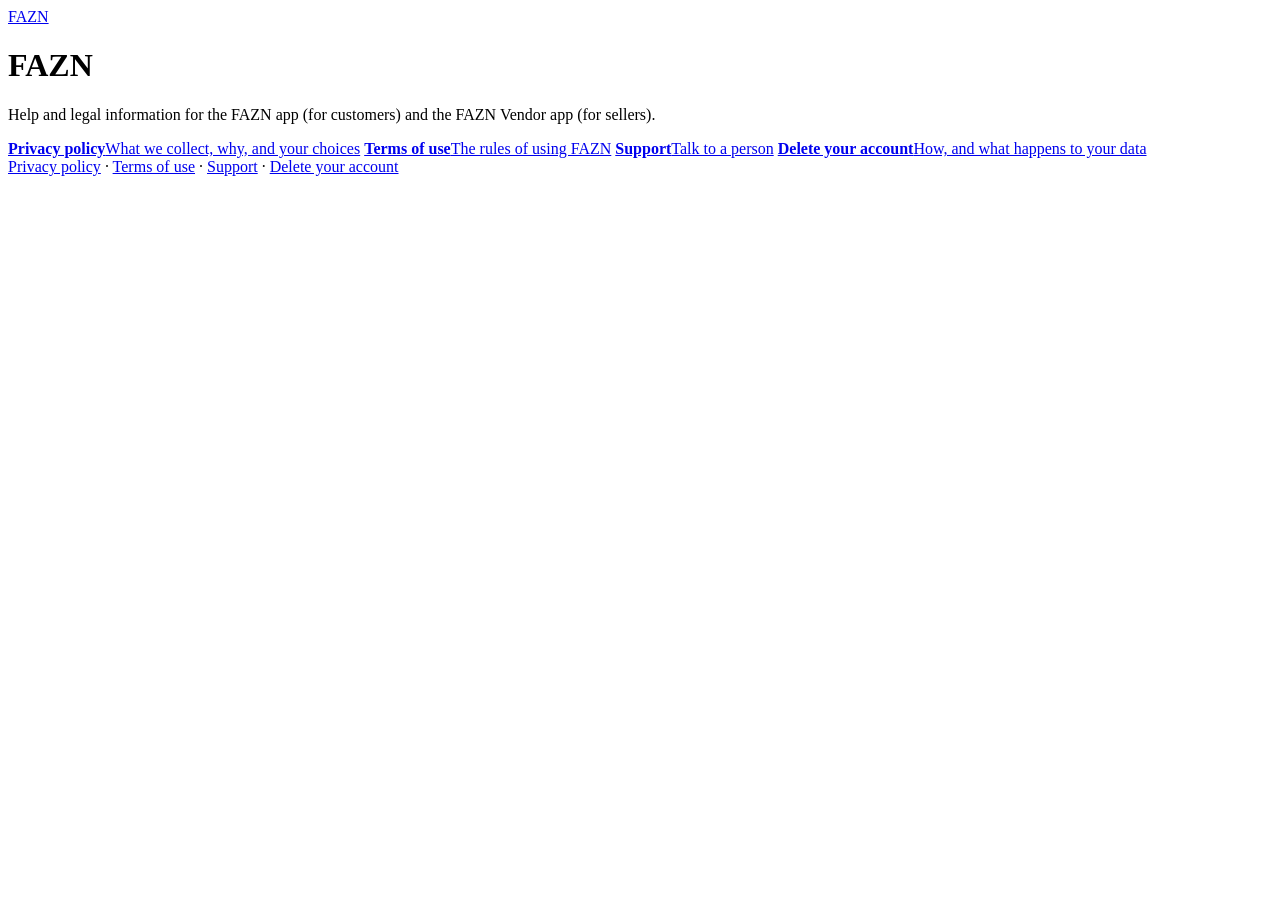
==== index.html @ c1cf77b6 "FAZN legal and help pages: privacy, terms, support, delete account Static site for GitHub Pages, sha" ====
<!doctype html>
<html lang="en"><head><meta charset="utf-8"><meta name="viewport" content="width=device-width,initial-scale=1">
<title>FAZN · FAZN</title><meta name="description" content="Help and legal information for the FAZN apps">
<link rel="icon" href="/fazn-legal/favicon.png"><link rel="stylesheet" href="/fazn-legal/style.css"></head>
<body><header><div class="bar"><img src="/fazn-legal/favicon.png" alt=""><a href="/fazn-legal/">FAZN</a></div></header>
<main>
<h1>FAZN</h1>
<p class="muted">Help and legal information for the FAZN app (for customers) and the FAZN Vendor app (for sellers).</p>
<div class="grid">
<a href="/fazn-legal/privacy/"><strong>Privacy policy</strong><span>What we collect, why, and your choices</span></a>
<a href="/fazn-legal/terms/"><strong>Terms of use</strong><span>The rules of using FAZN</span></a>
<a href="/fazn-legal/support/"><strong>Support</strong><span>Talk to a person</span></a>
<a href="/fazn-legal/delete-account/"><strong>Delete your account</strong><span>How, and what happens to your data</span></a>
</div></main>
<footer><a href="/fazn-legal/privacy/">Privacy policy</a> · <a href="/fazn-legal/terms/">Terms of use</a> · <a href="/fazn-legal/support/">Support</a> · <a href="/fazn-legal/delete-account/">Delete your account</a></footer>
</body></html>
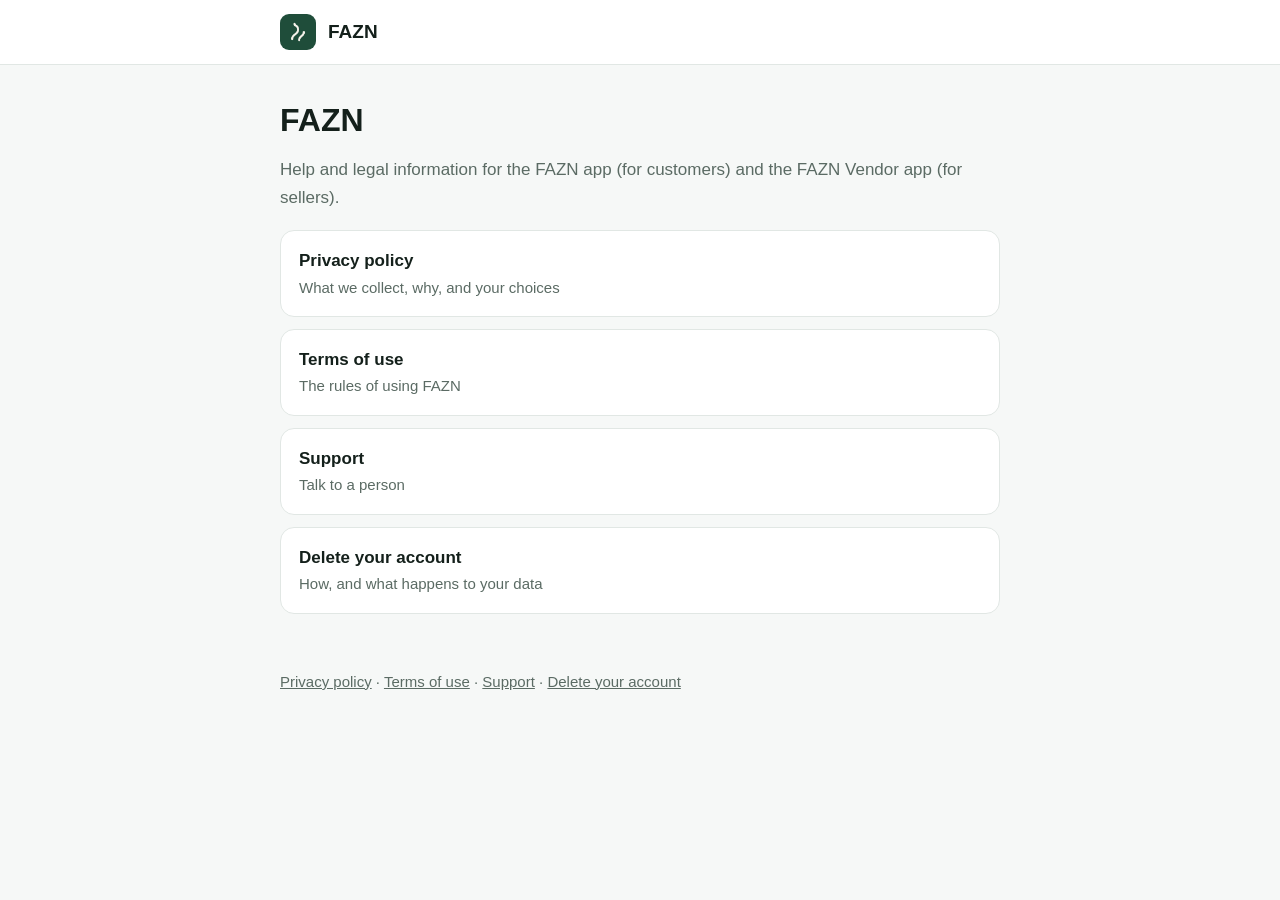
==== commit ddbe2a90: "Use relative links so the pages work on any host Co-Authored-By: Claude Sonnet 5.5 <noreply@anthropi" ====
--- a/index.html
+++ b/index.html
@@ -1,16 +1,16 @@
 <!doctype html>
 <html lang="en"><head><meta charset="utf-8"><meta name="viewport" content="width=device-width,initial-scale=1">
 <title>FAZN · FAZN</title><meta name="description" content="Help and legal information for the FAZN apps">
-<link rel="icon" href="/fazn-legal/favicon.png"><link rel="stylesheet" href="/fazn-legal/style.css"></head>
-<body><header><div class="bar"><img src="/fazn-legal/favicon.png" alt=""><a href="/fazn-legal/">FAZN</a></div></header>
+<link rel="icon" href="./favicon.png"><link rel="stylesheet" href="./style.css"></head>
+<body><header><div class="bar"><img src="./favicon.png" alt=""><a href="./">FAZN</a></div></header>
 <main>
 <h1>FAZN</h1>
 <p class="muted">Help and legal information for the FAZN app (for customers) and the FAZN Vendor app (for sellers).</p>
 <div class="grid">
-<a href="/fazn-legal/privacy/"><strong>Privacy policy</strong><span>What we collect, why, and your choices</span></a>
-<a href="/fazn-legal/terms/"><strong>Terms of use</strong><span>The rules of using FAZN</span></a>
-<a href="/fazn-legal/support/"><strong>Support</strong><span>Talk to a person</span></a>
-<a href="/fazn-legal/delete-account/"><strong>Delete your account</strong><span>How, and what happens to your data</span></a>
+<a href="./privacy/"><strong>Privacy policy</strong><span>What we collect, why, and your choices</span></a>
+<a href="./terms/"><strong>Terms of use</strong><span>The rules of using FAZN</span></a>
+<a href="./support/"><strong>Support</strong><span>Talk to a person</span></a>
+<a href="./delete-account/"><strong>Delete your account</strong><span>How, and what happens to your data</span></a>
 </div></main>
-<footer><a href="/fazn-legal/privacy/">Privacy policy</a> · <a href="/fazn-legal/terms/">Terms of use</a> · <a href="/fazn-legal/support/">Support</a> · <a href="/fazn-legal/delete-account/">Delete your account</a></footer>
+<footer><a href="./privacy/">Privacy policy</a> · <a href="./terms/">Terms of use</a> · <a href="./support/">Support</a> · <a href="./delete-account/">Delete your account</a></footer>
 </body></html>
--- a/style.css
+++ b/style.css
@@ -0,0 +1,18 @@
+
+:root{--bg:#F6F8F7;--surface:#fff;--text:#14201B;--muted:#5B6B64;--primary:#1F4D3A;--border:#E1E7E4;--soft:#E3EFE9}
+@media(prefers-color-scheme:dark){:root{--bg:#0B1210;--surface:#121B18;--text:#EAF2EE;--muted:#9DB0A8;--primary:#6FCF97;--border:#22302B;--soft:#16261F}}
+*{box-sizing:border-box}html{-webkit-text-size-adjust:100%}
+body{margin:0;background:var(--bg);color:var(--text);font:17px/1.65 -apple-system,BlinkMacSystemFont,"Segoe UI",Roboto,Helvetica,Arial,sans-serif}
+header{background:var(--surface);border-bottom:1px solid var(--border)}
+.bar{max-width:760px;margin:0 auto;padding:14px 20px;display:flex;align-items:center;gap:12px}
+.bar img{width:36px;height:36px;border-radius:9px}.bar a{color:var(--text);text-decoration:none;font-weight:700;font-size:19px}
+main{max-width:760px;margin:0 auto;padding:28px 20px 56px}
+h1{font-size:32px;line-height:1.2;margin:8px 0 6px}h2{font-size:21px;margin:34px 0 8px}h3{font-size:17px;margin:20px 0 4px}
+p,li{color:var(--text)}.muted{color:var(--muted)}a{color:var(--primary)}
+ul{padding-left:22px}li{margin:6px 0}
+.card{background:var(--surface);border:1px solid var(--border);border-radius:14px;padding:16px 18px;margin:14px 0}
+.grid{display:grid;gap:12px;margin-top:18px}
+.grid a{display:block;background:var(--surface);border:1px solid var(--border);border-radius:14px;padding:16px 18px;text-decoration:none;color:var(--text)}
+.grid a span{display:block;color:var(--muted);font-size:15px}
+table{border-collapse:collapse;width:100%;margin:12px 0;font-size:16px}th,td{text-align:left;vertical-align:top;border-bottom:1px solid var(--border);padding:10px 8px}th{color:var(--muted);font-weight:600}
+footer{max-width:760px;margin:0 auto;padding:0 20px 40px;color:var(--muted);font-size:15px}footer a{color:var(--muted)}
